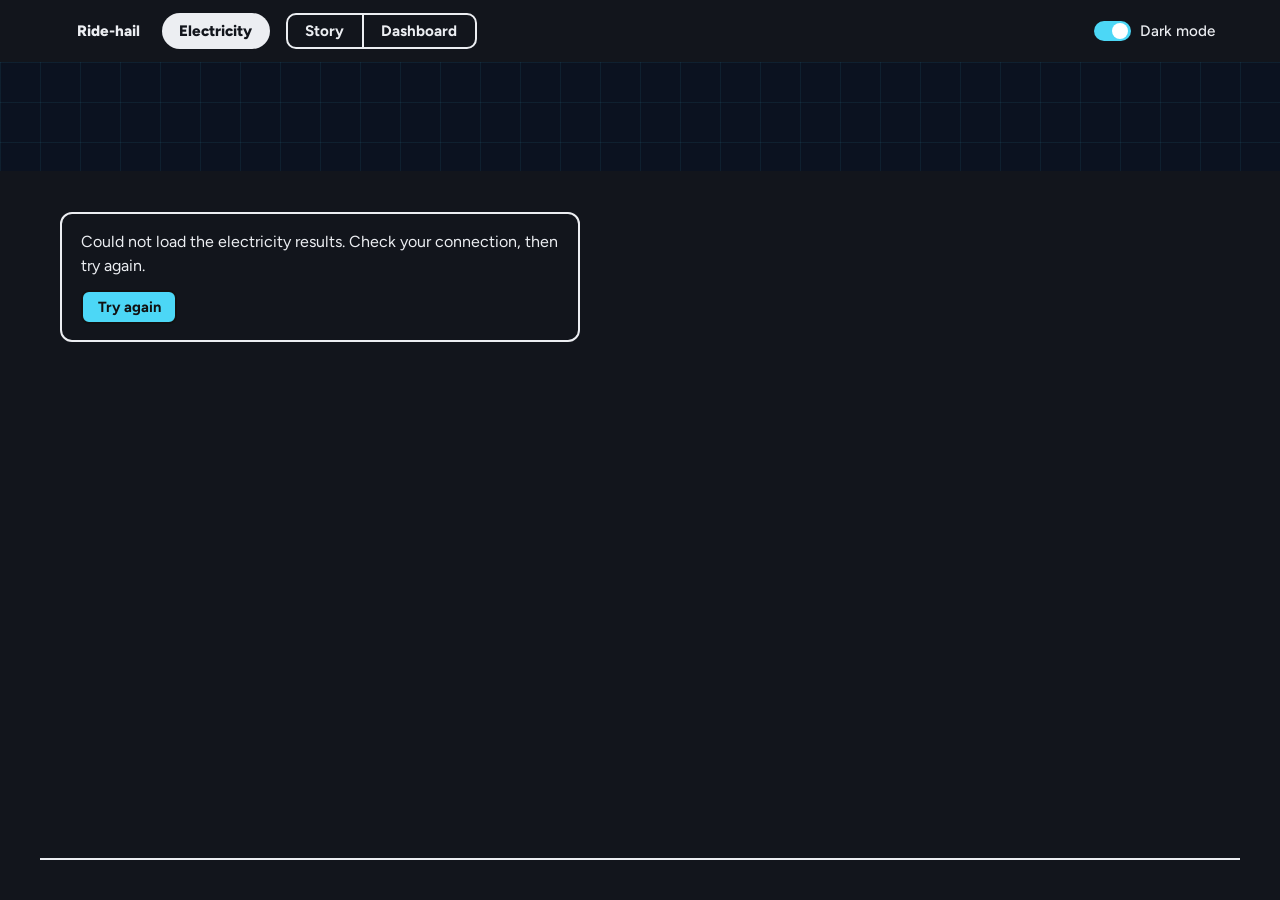
==== site/elec.html @ 600e5ca2 "Add electricity domain, weather test, two-domain README" ====
<!doctype html>
<html lang="en" data-theme="light" data-domain="elec">
<head>
<meta charset="utf-8">
<meta name="viewport" content="width=device-width, initial-scale=1">
<title>Day-ahead demand forecast, European electricity</title>
<meta name="description" content="Hourly electricity demand for 10 European countries, forecast a day ahead and tested on 28 days the model never saw.">
<meta property="og:type" content="website">
<meta property="og:title" content="Can you predict how much electricity Europe will use tomorrow?">
<meta property="og:description" content="Day-ahead electricity demand for 10 European countries, tested on days the model never saw, next to the grid operators' own forecast.">
<link rel="icon" href="assets/favicon.png">
<link rel="stylesheet" href="assets/style.css">
</head>
<body>
<a class="skip" href="#main">Skip to content</a>
<header class="wrap bar">
  <div class="barl">
    <nav class="domain" aria-label="Project">
      <a href="index.html" data-domain-link>Ride-hail</a>
      <a href="elec.html" aria-current="page">Electricity</a>
    </nav>
    <div class="seg" role="group" aria-label="View">
      <button type="button" data-view="Story">Story</button>
      <button type="button" data-view="Dashboard">Dashboard</button>
    </div>
  </div>
  <button type="button" class="switch" id="dark" role="switch" aria-checked="false">
    <span class="track"><span class="knob"></span></span><span>Dark mode</span>
  </button>
</header>
<section id="hero" class="hero" aria-label="Headline result"></section>
<div class="checker" aria-hidden="true"></div>
<main id="main" class="wrap" tabindex="-1"></main>
<footer id="footer" class="wrap footer"></footer>
<noscript><p class="wrap">This page draws its charts with JavaScript. Please turn it on to read it.</p></noscript>
<script src="assets/vendor/vega.min.js"></script>
<script src="assets/vendor/vega-lite.min.js"></script>
<script src="assets/vendor/vega-embed.min.js"></script>
<script src="assets/elec.js"></script>
</body>
</html>
---- site/assets/style.css ----
/* Fonts: Fraunces (headings, big numbers), Figtree (interface), Newsreader (story text). All variable, all local. */
@font-face {font-family: 'Fraunces'; src: url(fonts/fraunces.woff2) format('woff2'); font-weight: 100 900; font-style: normal; font-display: swap;}
@font-face {font-family: 'Figtree'; src: url(fonts/figtree.woff2) format('woff2'); font-weight: 300 900; font-style: normal; font-display: swap;}
@font-face {font-family: 'Newsreader'; src: url(fonts/newsreader.woff2) format('woff2'); font-weight: 200 800; font-style: normal; font-display: swap;}
@font-face {font-family: 'Newsreader'; src: url(fonts/newsreader-italic.woff2) format('woff2'); font-weight: 200 800; font-style: italic; font-display: swap;}

:root {
  --taxi: #FFC72C;
  --bg: #FBF8EF; --panel: #F1ECDC; --card: #F1ECDC; --stub: #E9E3CE; --mid: #EFEBDD;
  --text: #111111; --muted: #5E6370; --grid: #E4DFCF; --warn: #D9480F; --shadow: #111111;
  --serif: 'Fraunces', Georgia, serif; --body: 'Figtree', system-ui, sans-serif; --read: 'Newsreader', Georgia, serif;
}
:root[data-theme="dark"] {
  --bg: #12151C; --panel: #1A1F29; --card: #1A1F29; --stub: #232A36; --mid: #232A36;
  --text: #ECEEF2; --muted: #9AA2B1; --grid: #2A303C; --warn: #DE6A32; --shadow: #FFC72C;
}

*, *::before, *::after {box-sizing: border-box;}
html {-webkit-text-size-adjust: 100%;}
body {margin: 0; background: var(--bg); color: var(--text); font-family: var(--body); font-size: 1rem; line-height: 1.5; overflow-x: hidden;
  min-height: 100vh; display: flex; flex-direction: column;}
main {flex: 1;}
p {margin: 0;}
a {color: var(--text); text-decoration-color: var(--taxi); text-underline-offset: 3px;}
:focus-visible {outline: 3px solid var(--text); outline-offset: 3px; border-radius: 4px;}
.skip {position: absolute; left: -999px; top: 0; background: var(--taxi); color: #111; padding: .5rem 1rem; font-weight: 700; z-index: 10;}
.skip:focus {left: 0;}
.wrap {width: 100%; max-width: 1200px; margin: 0 auto; padding: 0 1.25rem;}

/* top bar: view switch and dark toggle */
.bar {display: flex; justify-content: space-between; align-items: center; padding-top: .8rem; padding-bottom: .8rem;}
.seg {display: inline-flex; border: 2px solid var(--text); border-radius: 10px; overflow: hidden;}
.seg button {font: 700 .95rem var(--body); padding: .45rem 1.1rem; background: transparent; color: var(--text); border: 0; cursor: pointer;}
.seg button + button {border-left: 2px solid var(--text);}
.seg button[aria-pressed="true"] {background: var(--taxi); color: #111;}
.switch {display: inline-flex; align-items: center; gap: .6rem; background: none; border: 0; color: var(--text); font: 500 .95rem var(--body); cursor: pointer; padding: .3rem;}
.switch .track {width: 2.3rem; height: 1.3rem; border-radius: 999px; background: #c9c4b4; position: relative; transition: background .2s;}
.switch .knob {position: absolute; left: .15rem; top: .15rem; width: 1rem; height: 1rem; border-radius: 50%; background: #fff; transition: transform .2s;}
.switch[aria-checked="true"] .track {background: var(--taxi);}
.switch[aria-checked="true"] .knob {transform: translateX(1rem);}

/* hero */
.hero {position: relative; background: var(--taxi); color: #111; padding: 4.8rem 0 2.2rem;}
.hero.compact {padding-top: 3.6rem; padding-bottom: 1rem;}
.hero-in {display: flex; flex-wrap: wrap; gap: 1.5rem 4rem; align-items: flex-end;}
.hero p {color: #111;}
.hero-kicker {font-size: 1.05rem; font-weight: 600; margin-bottom: 1rem;}
.hero-kicker.lead {font-size: 1.5rem; font-weight: 700; margin-bottom: .7rem;}
.hero.compact .hero-kicker {margin-bottom: .5rem;}
.hero-cap {font-size: 1.5rem; font-weight: 700; margin: .8rem 0 .5rem; line-height: 1.2;}
.hero-fine {font-size: 1rem; max-width: 31rem; line-height: 1.4;}
.hero-side {display: flex; gap: 2.4rem; padding-bottom: .4rem; color: #111;}
.hero-side div {font-size: .95rem;}
.hero-side b {font-family: var(--serif); display: block; font-size: 2.8rem; line-height: 1; font-weight: 800;}
.hero-side span {display: block; font-size: .8rem; opacity: .85;}
.hero.compact .hero-side span {display: none;}
.hero.compact .hero-side b {font-size: 1.8rem;}
.hero.compact .hero-side {padding-bottom: 0;}
.checker {height: 28px; margin-bottom: 1.6rem; background: repeating-conic-gradient(#111 0% 25%, var(--taxi) 0% 50%) 0 0 / 28px 28px;}

/* the taxi meter and its rolling digits */
.meter {display: block;}
.meter-in {display: flex; gap: .35rem; align-items: stretch;}
.meter-in span {font-family: var(--body); font-variant-numeric: tabular-nums; background: #111; color: var(--taxi); border-radius: .14em; font-weight: 900;
  letter-spacing: -0.02em; font-size: clamp(3.8rem, 10vw, 8rem); line-height: 1.02; padding: .02em .13em; box-shadow: inset 0 -.08em 0 rgba(255,255,255,.08);}
.meter-in span.dot {padding: .02em .05em;}
.meter-in span.d {display: block; height: 1.06em; padding: 0 .13em; overflow: hidden; line-height: 1.06;}
.hero.compact .meter-in span {font-size: clamp(2rem, 5vw, 3.2rem);}
.strip {display: block; font-style: normal; transform: translateY(calc(var(--end) * -5%));
  animation: tick calc(1.1s + var(--i) * .2s) cubic-bezier(.2, .8, .2, 1) backwards; will-change: transform;}
.strip b {display: block; height: 1.06em; line-height: 1.06; font-weight: 900;}
@keyframes tick {from {transform: translateY(0);}}

/* the road across the top of the hero */
.road {position: absolute; left: 0; right: 0; top: 16px; height: 46px; background: #111; overflow: hidden; pointer-events: none;}
.road::after {content: ""; position: absolute; left: 0; right: 0; top: calc(50% - 1px); height: 2px;
  background: repeating-linear-gradient(90deg, var(--taxi) 0 16px, transparent 16px 34px);}
.cab {position: absolute; left: 0; height: 20px; width: 44px; animation: var(--dir) var(--dur) linear var(--delay) infinite; will-change: transform;}
.cab svg {display: block; width: 100%; height: 100%;}
.cab.up {top: 2px;}
.cab.down {top: 24px;}
@keyframes east {from {transform: translateX(-60px);} to {transform: translateX(100vw);}}
@keyframes west {from {transform: translateX(100vw) scaleX(-1);} to {transform: translateX(-60px) scaleX(-1);}}
.hero.compact .road {height: 40px; top: 10px;}
.hero.compact .cab {height: 17px; width: 38px;}
.hero.compact .cab.up {top: 2px;}
.hero.compact .cab.down {top: 21px;}

/* text */
h2 {font-family: var(--serif); font-optical-sizing: auto; font-size: 1.9rem; font-weight: 700; letter-spacing: -0.01em; line-height: 1.2; margin: 2.4rem 0 .7rem;}
.verdict {font-family: var(--serif); font-optical-sizing: auto; font-size: clamp(1.9rem, 4.2vw, 3rem); font-weight: 800; line-height: 1.1; letter-spacing: -0.02em;
  max-width: 52rem; margin: .4rem 0 1.4rem;}
.plain {max-width: 46rem; margin: .2rem 0 1.6rem;}
.plain p {font-family: var(--read); font-size: 1.38rem; line-height: 1.5; margin: 0 0 1rem; font-weight: 420;}
.plain b {text-decoration: underline; text-decoration-color: var(--taxi); text-decoration-thickness: 3px; text-underline-offset: 5px; text-decoration-skip-ink: none;}
.plain b.ln {background: none;}
.caption {font-family: var(--read); font-style: italic; font-size: 1.08rem; line-height: 1.45; color: var(--muted); max-width: 46rem; margin: 0 0 1rem;}
.intro {font-size: 1.05rem; max-width: 46rem; margin: 0 0 .8rem;}
.takeaway {font-size: 1.15rem; font-weight: 600; background: var(--stub); border: 2px solid var(--text); border-radius: 12px; box-shadow: 5px 5px 0 var(--shadow);
  padding: .8rem 1.1rem; max-width: 46rem; margin: .6rem 8px 1.2rem 0;}
.tip {display: inline-flex; align-items: center; gap: .5rem; border: 2px dashed var(--text); border-radius: 999px; padding: .2rem .9rem .2rem .7rem;
  font-size: .92rem; font-weight: 600; margin: .2rem 0 .8rem;}
.chart {width: 100%; min-height: 260px;}
.chart .vega-embed {width: 100%;}

/* ticket cards */
.cards {display: grid; grid-template-columns: repeat(auto-fit, minmax(240px, 1fr)); gap: 1.4rem; margin: .8rem 0 1.8rem; padding: 0 8px 8px 0; align-items: stretch;}
.card, a.news {position: relative; overflow: hidden; display: flex; flex-direction: column; background: var(--card); border: 2px solid var(--text);
  border-radius: 12px; box-shadow: 6px 6px 0 var(--shadow); transition: transform .16s ease, box-shadow .16s ease;}
.card:hover, a.news:hover {transform: translate(-3px, -3px); box-shadow: 9px 9px 0 var(--shadow);}
.tear {display: block; position: relative; height: 0; border-top: 2px dashed var(--text); flex: none;}
.tear::before, .tear::after {content: ""; position: absolute; top: -12px; width: 22px; height: 22px; border-radius: 50%; background: var(--bg);
  border: 2px solid var(--text);}
.tear::before {left: -13px;}
.tear::after {right: -13px;}
.card .big {font-family: var(--serif); font-optical-sizing: auto; font-size: 2.7rem; font-weight: 800; line-height: 1; letter-spacing: -0.02em;
  padding: 1.1rem 1.2rem 1rem; background: var(--stub);}
.card .big.word {font-size: 1.75rem; padding-top: 1.3rem; padding-bottom: 1.15rem;}
.card .lab {font-family: var(--serif); font-weight: 700; font-size: 1.1rem; line-height: 1.2; padding: 1rem 1.2rem 0;}
.card .sub {color: var(--muted); font-size: .95rem; line-height: 1.4; padding: .4rem 1.2rem 1.1rem; flex: 1;}

/* news cards */
a.news {text-decoration: none; color: var(--text);}
a.news > * {display: block;}
.news-img {--checker-img: repeating-conic-gradient(#111 0% 25%, var(--taxi) 0% 50%); position: relative; height: 160px; background-color: var(--taxi);
  background-size: cover, 24px 24px; background-position: center, 0 0;}
.news-img.none {height: 56px; background-image: var(--checker-img); background-size: 24px 24px; background-position: 0 0;}
.news-date {position: absolute; top: .7rem; left: .7rem; background: var(--taxi); color: #111; border: 2px solid #111; border-radius: 4px; padding: .12rem .5rem;
  font-family: var(--serif); font-weight: 800; font-size: .95rem; transform: rotate(-3deg);}
.news-credit {position: absolute; right: .5rem; bottom: .5rem; background: rgba(17,17,17,.78); color: #fff; font-size: .7rem; padding: .1rem .45rem; border-radius: 3px;}
.news-body {display: flex !important; flex-direction: column; gap: .45rem; padding: .9rem 1.2rem 1.1rem; flex: 1;}
.news-src {font-size: .85rem; color: var(--muted); font-weight: 600;}
.news-title {font-family: var(--serif); font-optical-sizing: auto; font-size: 1.3rem; line-height: 1.2; font-weight: 700;}
.news-why {font-size: .95rem; line-height: 1.4;}
.news-go {margin-top: auto; padding-top: .4rem; font-weight: 700; font-size: .9rem; text-decoration: underline; text-decoration-color: var(--taxi); text-underline-offset: 3px;}

/* what would change my mind */
.mind {display: grid; gap: .8rem; margin: .6rem 8px 1.8rem 0; max-width: 52rem;}
.mind-row {display: flex; gap: 1rem; align-items: flex-start; border: 2px solid var(--text); border-radius: 12px; background: var(--card); padding: .8rem 1rem;
  box-shadow: 4px 4px 0 var(--shadow);}
.mind-row div {display: flex; flex-direction: column; gap: .15rem;}
.mind-row b {font-family: var(--serif); font-size: 1.1rem; font-weight: 700;}
.mind-row div span {color: var(--muted); font-size: .95rem; line-height: 1.4;}
.chip {flex: none; min-width: 6.2rem; text-align: center; font-weight: 800; font-size: .85rem; border: 2px solid #111; border-radius: 999px; padding: .15rem .6rem;}
.chip.holds {background: var(--taxi); color: #111;}
.chip.fails {background: var(--warn); color: #fff;}
.chip.untested {background: transparent; color: var(--text); border: 2px dashed var(--text);}

/* test timeline and glossary */
.timeline {display: flex; border: 2px solid var(--text); border-radius: 6px; overflow: hidden; margin: .6rem 0 1.2rem;}
.timeline div {padding: .8rem 1rem; font-weight: 600; font-size: .95rem;}
.timeline .train {background: var(--panel);}
.timeline .held {background: var(--taxi); color: #111; border-left: 2px solid var(--text);}
.gloss {border: 2px solid var(--text); border-radius: 6px; padding: .7rem 1.1rem; margin: 1.2rem 0;}
.gloss summary {font-weight: 700; cursor: pointer;}
.gloss p {margin: .7rem 0 0; font-size: 1rem; line-height: 1.45;}
.btn {display: inline-block; font: 700 1rem var(--body); background: var(--taxi); color: #111; border: 2px solid #111; border-radius: 10px; padding: .6rem 1.2rem; cursor: pointer;}
.footer {margin-top: 1.4rem; padding-top: 1rem; padding-bottom: 1.5rem; border-top: 2px solid var(--text); font-size: .95rem; max-width: 1200px;}
.footer a + a, .footer span + a {margin-left: .2rem;}
.panel-note {border: 2px dashed var(--text); border-radius: 12px; padding: 1.2rem; max-width: 40rem;}

/* chart hover card */
#vg-tooltip-element {max-width: 600px; padding: 14px 18px !important; background: var(--card) !important; color: var(--text) !important; font-family: var(--body) !important;
  border: 2px solid var(--text) !important; box-shadow: 4px 4px 0 var(--shadow) !important;}
#vg-tooltip-element table {border-spacing: 0 10px; width: 100%;}
#vg-tooltip-element td.key {text-align: left !important; vertical-align: top !important; white-space: nowrap; padding-right: 18px !important; font-weight: 700; color: var(--muted) !important;}
#vg-tooltip-element td.value {text-align: left !important; vertical-align: top !important; max-width: 420px !important; white-space: normal !important; overflow: visible !important;
  text-overflow: clip !important; line-height: 1.4;}

/* one page-load moment per view */
@keyframes rise {from {opacity: 0; transform: translateY(14px);} to {opacity: 1; transform: none;}}
main > * {animation: rise .45s cubic-bezier(.2, .7, .2, 1) both;}

@media (prefers-reduced-motion: reduce) {
  .strip {animation: none;}
  .cab {animation: none; transform: translateX(calc(var(--delay) * -40px - 20px));}
  .cab.down {transform: translateX(calc(var(--delay) * -40px + 400px)) scaleX(-1);}
  .card, a.news {transition: none;}
  .card:hover, a.news:hover {transform: none;}
  main > * {animation: none;}
}
@media (max-width: 700px) {
  .hero {padding-top: 4.4rem;}
  .hero-side {gap: 1.6rem;}
  .plain p {font-size: 1.2rem;}
}

/* ---- dashboard ---- */
.tabs {display: flex; flex-wrap: wrap; gap: .4rem; border-bottom: 2px solid var(--text); margin: .4rem 0 1.4rem;}
.tabs button {font: 700 .98rem var(--body); background: transparent; color: var(--text); border: 2px solid transparent; border-bottom: 0; border-radius: 10px 10px 0 0; padding: .55rem 1rem; cursor: pointer; margin-bottom: -2px;}
.tabs button:hover {background: var(--panel);}
.tabs button[aria-selected="true"] {background: var(--taxi); color: #111; border-color: var(--text);}
.tabpanel {animation: rise .35s cubic-bezier(.2, .7, .2, 1) both;}
.tabpanel > h2:first-child {margin-top: .6rem;}
.controls {display: flex; flex-wrap: wrap; gap: 1rem 2rem; align-items: flex-end; margin-bottom: .8rem;}
.field {display: flex; flex-direction: column; gap: .3rem; font-weight: 600; font-size: .92rem; margin-bottom: .8rem;}
.field select {font: 500 1rem var(--body); color: var(--text); background: var(--card); border: 2px solid var(--text); border-radius: 10px; padding: .5rem 2.2rem .5rem .8rem; min-width: 18rem; max-width: 100%;
  appearance: none; background-image: linear-gradient(45deg, transparent 50%, var(--text) 50%), linear-gradient(135deg, var(--text) 50%, transparent 50%);
  background-position: calc(100% - 18px) 55%, calc(100% - 12px) 55%; background-size: 6px 6px; background-repeat: no-repeat; cursor: pointer;}
.tools {display: flex; flex-wrap: wrap; align-items: center; gap: .8rem 1.6rem; margin: .4rem 0 .8rem;}
.scrub {display: flex; align-items: center; gap: 1rem; flex: 1 1 22rem; max-width: 40rem;}
.scrub input[type=range] {flex: 1; accent-color: var(--taxi); height: 1.6rem; cursor: pointer;}
.scrub output {font-weight: 700; min-width: 7.2rem; font-variant-numeric: tabular-nums;}
.btn.small {font-size: .92rem; padding: .4rem .9rem; border-radius: 8px;}
.btn.ghost {background: transparent; color: var(--text); border-color: var(--text);}
.btn[aria-pressed="false"].ghost {opacity: .7;}
.actions {display: flex; flex-wrap: wrap; gap: .7rem; margin: .8rem 0 1rem;}
a.btn {text-decoration: none;}
.check {font-weight: 600; font-size: .95rem; cursor: pointer;}
.check input {accent-color: var(--taxi); width: 1rem; height: 1rem; vertical-align: -2px;}
.strip-key {font-size: .88rem; color: var(--muted); margin: .2rem 0 .4rem; max-width: 46rem;}
.daystrip {display: flex; gap: 2px; height: 26px; margin: 0 0 1rem; align-items: stretch;}
.tick {flex: 1; min-width: 0; padding: 0; border: 0; cursor: pointer; border-radius: 2px; opacity: .55; transition: opacity .12s;}
.tick.win {background: var(--t-model, #2447D6);}
.tick.loss {background: var(--t-warn, #D9480F);}
.tick.held {box-shadow: inset 0 -4px 0 var(--taxi);}
.tick:hover, .tick.on {opacity: 1;}
.tick.on {outline: 2px solid var(--text); outline-offset: 1px;}
.cards.minis {grid-template-columns: repeat(auto-fit, minmax(210px, 1fr)); margin: .6rem 0 1rem; max-width: 52rem;}
.card.mini .big {font-size: 2rem; padding: .8rem 1.1rem;}
.card.mini .big.word {font-size: 1.4rem;}
.card.mini .lab {font-size: .98rem; padding-top: .7rem;}
.card.mini .sub {padding-bottom: .8rem;}
.twin {display: grid; grid-template-columns: repeat(auto-fit, minmax(340px, 1fr)); gap: 1.6rem; margin: 1rem 0;}
.takeaway.center {margin: .6rem auto 2.2rem; text-align: center; max-width: 52rem;}
.zone-note {font-family: var(--read); font-style: italic; font-size: 1.08rem; line-height: 1.45; color: var(--muted); margin: .6rem 0 1.4rem; max-width: 46rem;}
.lead-b {font-weight: 700; margin-bottom: .4rem;}
.list {max-width: 46rem; padding-left: 1.2rem; font-family: var(--read); font-size: 1.2rem; line-height: 1.5;}
.list li {margin-bottom: .6rem;}

/* the fare receipt */
.score-top {display: grid; grid-template-columns: minmax(280px, 360px) 1fr; gap: 2rem; align-items: start; margin: 1rem 0;}
@media (max-width: 860px) {.score-top {grid-template-columns: 1fr;}}
.receipt {background: #FFFDF5; color: #111; border: 2px solid #111; border-radius: 4px 4px 0 0; padding: 1.2rem 1.3rem .6rem; box-shadow: 6px 6px 0 var(--shadow); position: relative; margin-bottom: 14px;
  transform: rotate(-.6deg);}
.rc-title {font-family: var(--serif); font-weight: 800; font-size: 1.35rem; margin-bottom: .1rem;}
.rc-sub {font-size: .85rem; color: #555; margin-bottom: .8rem; padding-bottom: .7rem; border-bottom: 2px dashed #111;}
.rc-row {display: flex; align-items: baseline; gap: .4rem; padding: .22rem 0; font-size: .95rem;}
.rc-name {flex: none; max-width: 70%;}
.rc-dots {flex: 1; border-bottom: 2px dotted #999; transform: translateY(-3px);}
.rc-row b {font-variant-numeric: tabular-nums; font-weight: 800;}
.rc-row.best {background: var(--taxi); margin: 0 -.5rem; padding-left: .5rem; padding-right: .5rem; font-weight: 800;}
.rc-foot {font-size: .8rem; color: #555; margin: .8rem 0 .2rem; padding-top: .6rem; border-top: 2px dashed #111;}
.rc-tear {display: block; position: absolute; left: -2px; right: -2px; bottom: -12px; height: 12px;
  background: linear-gradient(135deg, #FFFDF5 50%, transparent 50%) 0 0 / 14px 12px, linear-gradient(225deg, #FFFDF5 50%, transparent 50%) 0 0 / 14px 12px;}

/* tables */
.tablewrap {overflow-x: auto; margin: 1rem 0; max-width: 100%; border: 2px solid var(--text); border-radius: 10px;}
table.dt {border-collapse: collapse; width: 100%; font-size: .95rem;}
table.dt th, table.dt td {padding: .5rem .8rem; text-align: left; border-bottom: 1px solid var(--grid);}
table.dt td.num {text-align: right; font-variant-numeric: tabular-nums;}
table.dt th {background: var(--stub); position: sticky; top: 0;}
table.dt th button {all: unset; cursor: pointer; font-weight: 700; padding: .1rem 0;}
table.dt th button:focus-visible {outline: 3px solid var(--text); outline-offset: 2px;}
table.dt th[aria-sort="ascending"] button::after {content: " \25B2"; font-size: .7em;}
table.dt th[aria-sort="descending"] button::after {content: " \25BC"; font-size: .7em;}

/* weather replay and slow traffic on a storm day */
.wxhost {position: relative;}
.wx {position: absolute; inset: 0; pointer-events: none; width: 100%; height: 100%;}
@media (prefers-reduced-motion: reduce) {.tabpanel {animation: none;}}

.chartbar {display: flex; flex-wrap: wrap; justify-content: space-between; align-items: center; gap: .5rem 1rem; margin: .2rem 0 .6rem;}
.chartbar .actions {margin: 0;}
.chartbar .tip {margin: 0;}
.chartbar .caption {margin: 0;}
.tick.loss {background-image: repeating-linear-gradient(135deg, rgba(255,255,255,.55) 0 2px, transparent 2px 5px);}

/* the drawing exercise */
.game {max-width: 780px; border: 2px solid var(--text); border-radius: 12px; background: var(--card); box-shadow: 6px 6px 0 var(--shadow); padding: .6rem; margin: .4rem 8px 1rem 0; touch-action: pan-y;}
.game svg {display: block; width: 100%; height: auto; cursor: crosshair; touch-action: none; border-radius: 8px;}
.game svg:focus-visible {outline: 3px solid var(--text); outline-offset: 2px;}
.sr {position: absolute; width: 1px; height: 1px; overflow: hidden; clip: rect(0 0 0 0); white-space: nowrap;}
.btn:disabled {opacity: .55; cursor: not-allowed;}

/* punch-in: the status stamps onto the row the first time it scrolls into view */
.chip {transition: opacity .12s, transform .32s cubic-bezier(.3, 1.7, .5, 1);}
.chip.pre {opacity: 0; transform: scale(2.3) rotate(-14deg);}
.tabpanel .seg {margin: .2rem 0 .9rem;}

/* centre the small result cards and the day sentence in the dashboard */
.tabpanel .cards.minis {margin-left: auto; margin-right: auto; justify-content: center;}
.tabpanel .takeaway {margin-left: auto; margin-right: auto; text-align: center;}
.card.mini .lab:last-child {padding-bottom: 1rem;}

/* the cab that rides the model line */
.chart {position: relative;}
.rider {position: absolute; left: 0; top: 0; width: 38px; height: 17px; pointer-events: none; opacity: 0; will-change: transform; z-index: 2;}
.rider svg {display: block; width: 100%; height: 100%; filter: drop-shadow(0 1px 0 rgba(0,0,0,.45));}
.rider {width: 46px; height: 20px;}

/* the lead cab: its place on the road follows your progress (page scroll on the Story, the day on the dashboard) */
.cab.lead {animation: none; top: 2px; left: calc(var(--p, 0) * (100% - 52px)); width: 52px; height: 22px; transition: left .5s cubic-bezier(.3, .7, .2, 1); z-index: 2;}
.hero.compact .cab.lead {height: 19px; width: 44px; left: calc(var(--p, 0) * (100% - 44px));}
.cab.lead::after {content: ""; position: absolute; left: 50%; top: -3px; width: 8px; height: 4px; margin-left: -4px; border-radius: 2px; background: #fff; box-shadow: 0 0 8px 3px rgba(255,255,255,.75);}
.cab:not(.lead) {transition: transform .25s;}
@media (prefers-reduced-motion: reduce) {.cab.lead {transition: none;}}

/* ---- motion pass 2 ---- */
.road .cab {pointer-events: auto; cursor: pointer;}
.cab.extra {opacity: 0; transition: opacity .7s ease, transform .25s;}
.road.rush .cab.extra {opacity: 1;}
.cab.honk svg {animation: jolt .6s cubic-bezier(.3, .7, .3, 1);}
@keyframes jolt {0% {transform: none;} 25% {transform: translateY(4px) rotate(-6deg) scale(1.16);} 60% {transform: translateY(-1px) rotate(3deg);} 100% {transform: none;}}
.beep {position: absolute; z-index: 3; font: 800 .72rem/1 var(--body); color: var(--taxi); background: #111; border: 1.5px solid var(--taxi); border-radius: 8px; padding: 2px 6px; pointer-events: none; animation: beep .9s ease both;}
@keyframes beep {0% {opacity: 0; transform: scale(.6);} 15% {opacity: 1; transform: scale(1.1);} 80% {opacity: 1;} 100% {opacity: 0; transform: translateY(-3px);}}
.cab.lead.park {animation: park 1.4s cubic-bezier(.3, .7, .2, 1);}
@keyframes park {0% {transform: none;} 22%, 76% {transform: translateY(19px);} 100% {transform: none;}}
.cab.lead .pin {position: absolute; left: 100%; top: 2px; margin-left: 4px; width: 11px; height: 11px; border-radius: 50% 50% 50% 0; background: var(--taxi); border: 2px solid #fff; transform: rotate(-45deg) scale(0); opacity: 0;}
.cab.lead.park .pin {animation: pin 1.4s ease both;}
@keyframes pin {0%, 18% {transform: rotate(-45deg) scale(0); opacity: 0;} 34% {transform: rotate(-45deg) scale(1.25); opacity: 1;} 44%, 78% {transform: rotate(-45deg) scale(1); opacity: 1;} 100% {transform: rotate(-45deg) scale(0); opacity: 0;}}
.rush-btn {position: absolute; top: 70px; right: 1rem; z-index: 3; font: 700 .78rem var(--body); color: #111; background: rgba(255,255,255,.35); border: 2px solid #111; border-radius: 999px; padding: .2rem .7rem; cursor: pointer;}
.rush-btn[aria-pressed="true"] {background: #111; color: var(--taxi);}
.rush-btn:focus-visible {outline: 3px solid #111; outline-offset: 2px;}
.hero.compact .rush-btn {top: 54px;}
@media (max-width: 700px) {
  .hero .rush-btn, .hero.compact .rush-btn {top: auto; bottom: 1.1rem; right: 1rem; height: auto;}
  .tabs {flex-wrap: nowrap; overflow-x: auto; scroll-snap-type: x proximity; scrollbar-width: none;}
  .tabs::-webkit-scrollbar {display: none;}
  .tabs button {flex: none; scroll-snap-align: center;}
  .tip {border-radius: 16px;}
}
.meter.replay {cursor: pointer;}
.tick {animation: tickpop .4s cubic-bezier(.3, 1.4, .5, 1) backwards; animation-delay: calc(var(--i, 0) * 22ms);}
@keyframes tickpop {from {transform: scaleY(0); opacity: 0;}}
.trail-note {font-size: .85rem; color: var(--muted); font-style: italic;}
.stormbars {display: flex; align-items: flex-end; gap: 1.2rem; height: 84px; padding: 0 1.2rem 1rem; margin-top: auto;}
.sbcol {display: flex; flex-direction: column; justify-content: flex-end; align-items: stretch; height: 100%; flex: 1; gap: 4px; font-size: .78rem; color: var(--muted); text-align: center;}
.sbcol .sb {border-radius: 3px 3px 0 0; transform-origin: bottom; min-height: 3px;}
.sb.ty {background: var(--t-base, #888);}
.sb.st {background: var(--t-warn, #D9480F);}
.sbcol span {flex: none;}
.snowfx {position: absolute; inset: 0; width: 100%; height: 100%; pointer-events: none;}
.pulsing:not(.off) .mark-shape.role-mark path {will-change: opacity;}
.pulsing.off .mark-shape.role-mark path {animation-play-state: paused !important;}
@keyframes zpulse {from {opacity: 1;} to {opacity: var(--lo, .7);}}
.skel {position: relative; overflow: hidden; min-height: 260px; border-radius: 10px; background: var(--t-grid, #e7e2d4);}
.skel.tall {min-height: 520px;}
.skel::after {content: ""; position: absolute; inset: 0; transform: translateX(-100%); background: linear-gradient(90deg, transparent, rgba(255,255,255,.45), transparent); animation: shimmer 1.4s ease-in-out infinite;}
@keyframes shimmer {to {transform: translateX(100%);}}
::view-transition-old(root), ::view-transition-new(root) {animation: none; mix-blend-mode: normal;}
::view-transition-new(root) {animation: dwipe .75s cubic-bezier(.4, .1, .2, 1) both;}
@keyframes dwipe {from {clip-path: circle(0 at var(--vx, 50%) var(--vy, 0));} to {clip-path: circle(150vmax at var(--vx, 50%) var(--vy, 0));}}
/* headlights come on in dark mode */
.cab::before {content: ""; position: absolute; left: 100%; top: 5px; width: 28px; height: 9px; margin-left: -4px; background: radial-gradient(ellipse at 0 50%, rgba(255,240,170,.6), transparent 70%); opacity: 0; transition: opacity .8s ease .3s; pointer-events: none;}
html[data-theme="dark"] .cab::before {opacity: 1;}
.cab.lead::before {display: none;}
@media (prefers-reduced-motion: reduce) {
  .tick, .skel::after, .cab.honk svg, .cab.lead.park, .beep {animation: none;}
  .cab.extra, .cab::before {transition: none;}
}

/* ---- lead cab trail, and the one-chart view ---- */
.road .cab {pointer-events: none; cursor: auto;}
.road .trail {position: absolute; left: 0; bottom: 0; height: 3px; width: calc(var(--p, 0) * (100% - 52px) + 26px); background: var(--taxi); transition: width .5s cubic-bezier(.3, .7, .2, 1); z-index: 1;}
.cab.lead svg {animation: idle 1.1s ease-in-out infinite;}
@keyframes idle {50% {transform: translateY(1px);}}
@media (prefers-reduced-motion: reduce) {.cab.lead svg {animation: none;} .road .trail {transition: none;}}
.focus-title {display: none;}
html.focus .focus-title {display: block;}
html.focus .bar, html.focus #hero, html.focus .checker, html.focus #footer, html.focus .tabs, html.focus .tabpanel .controls, html.focus .tabpanel .caption,
html.focus .tabpanel .tools, html.focus .tabpanel .strip-key, html.focus .tabpanel .daystrip, html.focus .tabpanel .chartbar > .tip, html.focus .tabpanel details,
html.focus .tabpanel .field, html.focus .tabpanel .seg, html.focus .tabpanel .zone-note {display: none;}
html.focus .tabpanel .chartbar {justify-content: flex-end;}
html.focus main {padding-top: 1.2rem;}
.focusbar {display: flex; flex-wrap: wrap; align-items: center; justify-content: space-between; gap: .6rem 1rem; padding: .6rem .9rem; margin: .4rem 0 1rem; border: 2px solid var(--text); border-radius: 10px; background: var(--taxi); color: #111; font-weight: 600;}
html:not(.focus) .focusbar {display: none;}
.miniroad {position: fixed; left: 0; right: 0; top: 0; height: 20px; background: #111; z-index: 20; pointer-events: none; transform: translateY(-100%); transition: transform .35s cubic-bezier(.3, .7, .2, 1); border-bottom: 2px solid var(--taxi);}
.miniroad.on {transform: none;}
.miniroad::after {content: ""; position: absolute; left: 0; right: 0; top: 50%; height: 1px; background: repeating-linear-gradient(90deg, rgba(255,199,44,.55) 0 10px, transparent 10px 22px);}
.miniroad .trail {position: absolute; left: 0; top: 0; bottom: 0; height: auto; width: calc(var(--p, 0) * (100% - 40px) + 20px); background: rgba(255,199,44,.32); transition: width .35s ease;}
.miniroad .cab.lead {top: 2px; width: 40px; height: 17px; left: calc(var(--p, 0) * (100% - 40px)); transition: left .35s ease;}
.miniroad .cab.lead::after, .miniroad .cab.lead::before {display: none;}
.miniroad .cab.lead svg {animation: none;}
html.focus .miniroad {display: none;}
@media (prefers-reduced-motion: reduce) {.miniroad, .miniroad .trail, .miniroad .cab.lead {transition: none;}}

/* ---- receipt print, peak glow, replay tally, dispatch log ---- */
.tally {flex-basis: 100%; margin: 0; font-weight: 600; font-size: .95rem;}
.chart.peak {position: relative;}
.chart.peak::after {content: "Near the day's peak demand"; position: absolute; top: 8px; right: 8px; z-index: 2; font: 800 .78rem var(--body); color: #111; background: var(--taxi); border: 2px solid #111; border-radius: 999px; padding: .15rem .7rem; animation: peakblink 1.2s ease-in-out infinite alternate; pointer-events: none;}
@keyframes peakblink {from {box-shadow: 0 0 0 0 rgba(255,199,44,.0);} to {box-shadow: 0 0 14px 4px rgba(255,199,44,.8);}}
.pulsing .mark-shape.role-mark path.hot {filter: drop-shadow(0 0 5px rgba(255,199,44,.95));}
.dispatch {background: #111; color: var(--taxi); border: 2px solid var(--text); border-radius: 12px; padding: 1rem 1.2rem; margin: .4rem 0 1.2rem; max-width: 52rem; box-shadow: 6px 6px 0 var(--shadow);}
.dispatch .dl-line {margin: 0; padding: .35rem 0 .35rem 1.1rem; position: relative; font-size: .98rem; line-height: 1.4; color: #ffe9a8;}
.dispatch .dl-line::before {content: ""; position: absolute; left: 0; top: .85em; width: 7px; height: 7px; border-radius: 50%; background: var(--taxi); box-shadow: 0 0 6px 1px rgba(255,199,44,.8);}
.dispatch .dl-line b {color: var(--taxi); font-family: var(--serif); font-weight: 800;}
@media (prefers-reduced-motion: reduce) {.chart.peak::after {animation: none;}}
html.focus .tally {display: none;}

table.dt th.num, table.dt td.num {text-align: center;}
.field.inline {display: inline-flex; flex-direction: row; align-items: center; gap: .4rem; font-size: .9rem;}
.field.inline select {font-size: .9rem; padding: .15rem .4rem;}
.dispatch .dl-go {all: unset; cursor: pointer; margin-left: .6rem; font-size: .82rem; font-weight: 700; color: #111; background: var(--taxi); border-radius: 999px; padding: .05rem .6rem; white-space: nowrap;}
.dispatch .dl-go:hover {filter: brightness(1.1);}
.dispatch .dl-go:focus-visible {outline: 3px solid #fff; outline-offset: 2px;}
.field.inline {margin: 0;}

/* session46b: hints, error box, game history, saved-chart row, methods steps */
.tabhint {font-size: .9rem; line-height: 1.4; color: var(--muted); opacity: .85; margin: 0 0 .9rem; max-width: 70ch;}
html.focus .tabpanel .tabhint, html.focus .chartsave {display: none;}
.errbox {border: 2px solid var(--ink, currentColor); border-radius: 12px; padding: 1rem 1.2rem; margin: 1rem 0; max-width: 52ch;}
.errbox p {margin: 0 0 .7rem;}
.chartsave {margin: .2rem 0 1rem;}
.hist {display: flex; flex-wrap: wrap; gap: .4rem; margin: .4rem 0 1rem;}
.hist .chip {font: 700 .8rem/1 var(--ui, inherit); padding: .35rem .6rem; border-radius: 999px; border: 2px solid currentColor;}
.hist .chip.both {background: #111; color: #FFC72C; border-color: #111;}
.hist .chip.model, .hist .chip.rule {background: transparent;}
.hist .chip.none {border-style: dashed; opacity: .7;}
ol.steps60 {padding-left: 1.4rem; max-width: 66ch; line-height: 1.55;}
ol.steps60 li {margin: .35rem 0;}

/* sortable headers show it without being read */
table.dt th:not([aria-sort]) button::after {content: " \21C5"; font-size: .8em; opacity: .4;}
.daystrip.nudge .tick {animation: wave .8s calc(var(--i, 0) * 9ms) ease-out 1;}
@keyframes wave {40% {opacity: 1; transform: scaleY(1.6);}}
@media (prefers-reduced-motion: reduce) {.daystrip.nudge .tick {animation: none;}}

/* map: play the day */
.chart.daymap {position: relative;}
.chart.daymap::before {content: ""; position: absolute; inset: 0; z-index: 0; pointer-events: none; border-radius: 10px; background: radial-gradient(ellipse at 50% 40%, rgba(40,52,140,.0), rgba(40,52,140,.38)); opacity: calc(var(--night, 0) * .9); transition: opacity .3s linear;}
.mapclock {position: absolute; top: 10px; left: 12px; z-index: 2; pointer-events: none; font: 800 2.1rem/1 var(--body, inherit); font-variant-numeric: tabular-nums; color: var(--text); background: var(--bg); border: 2px solid var(--text); border-radius: 10px; padding: .25rem .6rem;}
.chart.daymap[data-part="night"] .mapclock::after {content: " night"; font-size: .8rem; font-weight: 700;}
.chart.daymap[data-part="morning"] .mapclock::after {content: " morning"; font-size: .8rem; font-weight: 700;}
.chart.daymap[data-part="day"] .mapclock::after {content: " day"; font-size: .8rem; font-weight: 700;}
.chart.daymap[data-part="evening"] .mapclock::after {content: " evening"; font-size: .8rem; font-weight: 700;}

.fleet {display: grid; grid-template-columns: repeat(3, 1fr); gap: 1.2rem; margin: 1rem 0 1.5rem;}
.fleetcol {border-top: 4px solid var(--taxi); padding-top: .6rem;}
.fleetcol h3 {margin: 0; font-size: 1.15rem;}
.fleetcol .fsub {margin: .1rem 0 .6rem; color: var(--muted); font-size: .9rem;}
.fleetcol .list {padding-left: 1.1rem; line-height: 1.45;}
.fleetcol .list li {margin: .4rem 0;}
@media (max-width: 800px) {.fleet {grid-template-columns: 1fr;}}

/* project switch (ride-hail / electricity) and the electricity accent */
.barl {display: flex; flex-wrap: wrap; align-items: center; gap: .6rem 1rem;}
.domain {display: inline-flex; gap: .3rem;}
.domain a {font: 800 .95rem var(--body); padding: .42rem .95rem; border-radius: 999px; border: 2px solid transparent; color: var(--text); text-decoration: none;}
.domain a:hover {border-color: var(--text);}
.domain a[aria-current="page"] {background: var(--text); color: var(--bg);}
.domain a:focus-visible {outline: 3px solid var(--text); outline-offset: 2px;}
html[data-domain="elec"] {--taxi: #4CD7F6;}
html[data-domain="elec"][data-theme="dark"] {--shadow: #4CD7F6;}
@media (max-width: 600px) {.bar {flex-direction: column; align-items: flex-start; gap: .4rem;}}

/* electricity: a control room, not a taxi meter */
html[data-domain="elec"] .hero {background: #0B1220; color: #E8F3FF; overflow: hidden; padding: 4.4rem 0 2.4rem;
  background-image: linear-gradient(rgba(76,215,246,.07) 1px, transparent 1px), linear-gradient(90deg, rgba(76,215,246,.07) 1px, transparent 1px); background-size: 40px 40px;}
html[data-domain="elec"] .hero p, html[data-domain="elec"] .hero-side {color: #E8F3FF;}
html[data-domain="elec"] .hero-kicker {color: var(--taxi);}
html[data-domain="elec"] .hero .curve {position: absolute; inset: 0; width: 100%; height: 100%; opacity: .22; pointer-events: none;}
html[data-domain="elec"] .hero .wrap {position: relative;}
html[data-domain="elec"] .bignum {font-family: var(--serif); font-weight: 900; font-size: clamp(4.6rem, 15vw, 10rem); line-height: .95; letter-spacing: -.03em; color: var(--taxi); font-variant-numeric: tabular-nums; text-shadow: 0 0 40px rgba(76,215,246,.35);}
html[data-domain="elec"] .hero.compact {padding: 3.4rem 0 1rem;}
html[data-domain="elec"] .hero.compact .bignum {font-size: clamp(2.6rem, 7vw, 4rem);}
html[data-domain="elec"] .hero-side b {color: #fff;}
html[data-domain="elec"] .checker {display: none;}
html[data-domain="elec"] main {padding-top: 1.6rem;}
.eurows {margin: .6rem 0 1.4rem;}
.eurow {display: grid; grid-template-columns: 7.5rem 1fr 17rem; gap: .8rem; align-items: center; padding: .25rem 0; border-bottom: 1px solid var(--grid);}
.eu-name {font-weight: 700;}
.eurow svg {width: 100%; height: 54px; display: block;}
.eu-fig {font-size: .9rem; color: var(--muted); font-variant-numeric: tabular-nums; white-space: pre;}
@media (max-width: 700px) {.eurow {grid-template-columns: 1fr; gap: .1rem;} .eu-fig {white-space: normal;}}
html[data-domain="elec"] {--t-model: #2F7FD8; --t-actual: #111111;}
html[data-domain="elec"][data-theme="dark"] {--t-model: #4CD7F6; --t-actual: #F2F6FF;}
.replay {margin: 0 1.2rem 1.1rem; align-self: flex-start;}
.hm {display: grid; grid-template-columns: 2.6rem repeat(24, minmax(0, 1fr)); gap: 2px; margin: .6rem 0 .6rem; max-width: 52rem;}
.hm-h {font-size: .72rem; color: var(--muted); text-align: left; line-height: 1;}
.hm-d {font-size: .8rem; color: var(--muted); align-self: center;}
.hm-c {height: 1.5rem; background: var(--t-model); border-radius: 2px; cursor: pointer;}
.gamebox .gsvg {width: 100%; height: auto; max-height: 24rem; cursor: crosshair; display: block; touch-action: none; user-select: none;}
.tilemap {display: grid; grid-template-columns: repeat(5, 1fr); gap: 6px; max-width: 36rem; margin: .8rem 0 .4rem;}
.tile {border: 2px solid var(--grid); border-radius: 10px; padding: .45rem .5rem; min-height: 4rem; transition: background-color .35s, border-color .35s; display: flex; flex-direction: column; gap: .1rem;}
.tile b {font-family: var(--serif); font-size: 1.15rem;}
.tile .tv {font-size: .8rem; line-height: 1.15; color: var(--muted);}
.tile.win {background: color-mix(in srgb, #4CD7F6 30%, transparent); border-color: #4CD7F6;}
.tile.lose {background: color-mix(in srgb, #F2A33A 30%, transparent); border-color: #F2A33A;}
.tile.flag {border-style: dashed;}
@media (prefers-reduced-motion: reduce) {.tile {transition: none;}}
.chart.rv {clip-path: inset(0 100% 0 0);}
.chart.rv.go {clip-path: inset(-10px -10px -10px -10px); transition: clip-path .8s cubic-bezier(.3,.1,.2,1);}

.verdict.small {font-size: clamp(1.4rem, 3vw, 2rem); margin: .4rem 0 .8rem;}
.chart.fi {animation: chartfi .22s ease-out;}
@keyframes chartfi {from {opacity: 0;} to {opacity: 1;}}
@media (prefers-reduced-motion: reduce) {.chart.fi {animation: none;}}
.tilemap {grid-template-columns: repeat(5, minmax(0, 1fr));}
.tile {min-width: 0; overflow-wrap: anywhere;}
@media (max-width: 520px) {.tile {padding: .35rem .3rem; min-height: 3.6rem;} .tile b {font-size: 1rem;} .tile .tv {font-size: .64rem;}}
.news-img.contain {background-color: #fff; background-size: contain; background-repeat: no-repeat; background-position: center;}
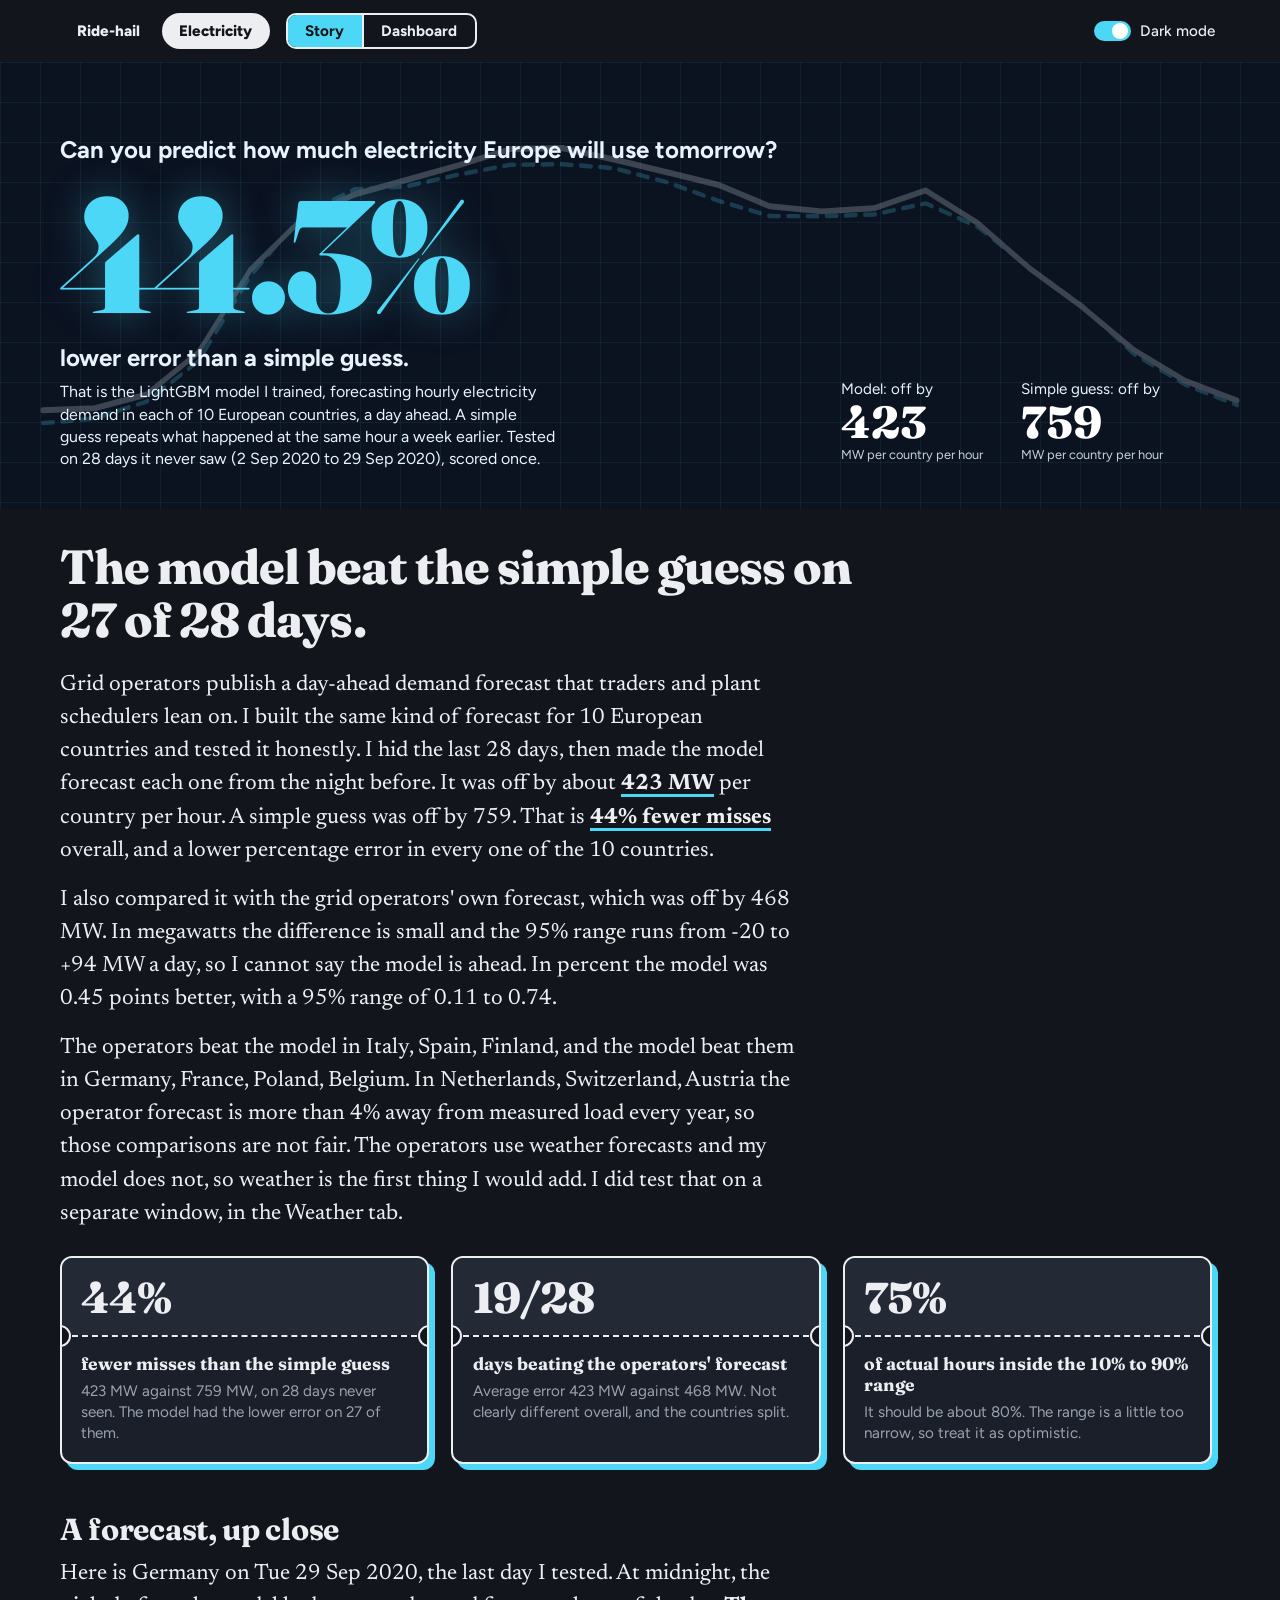
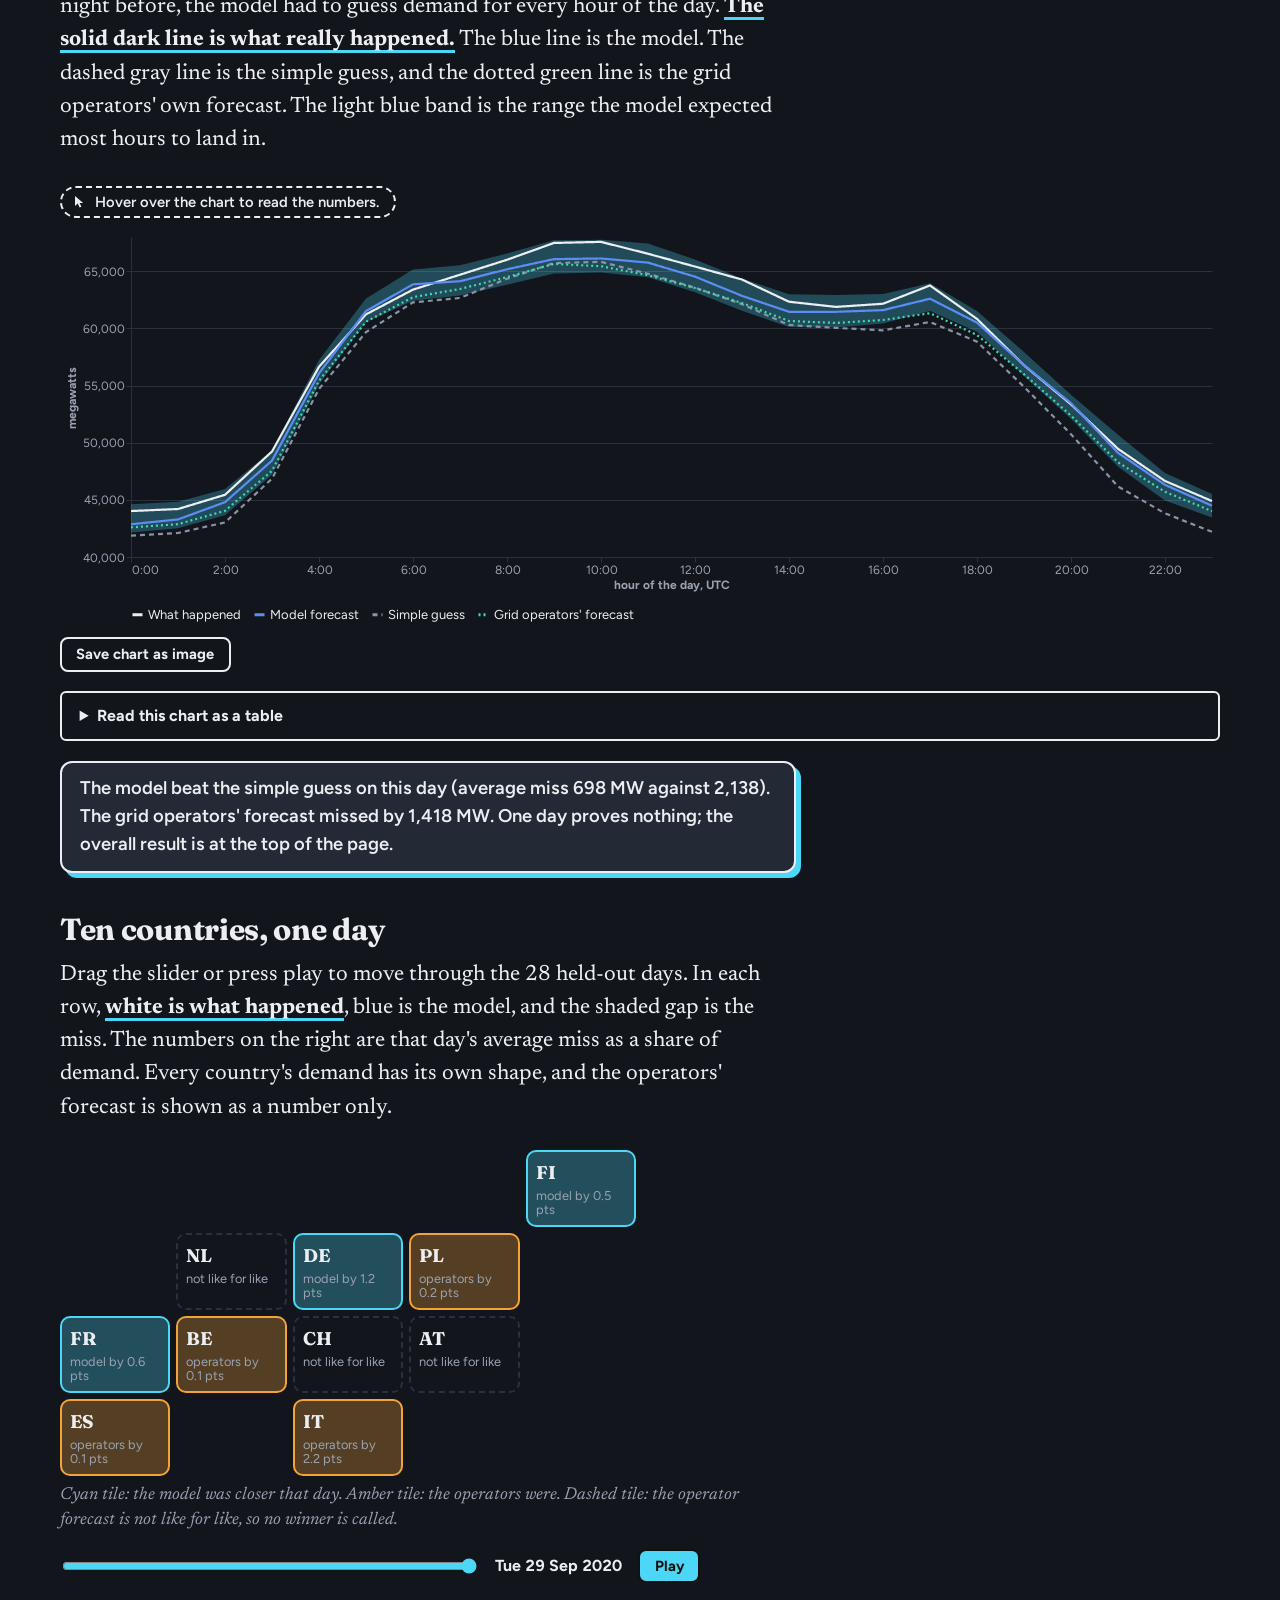
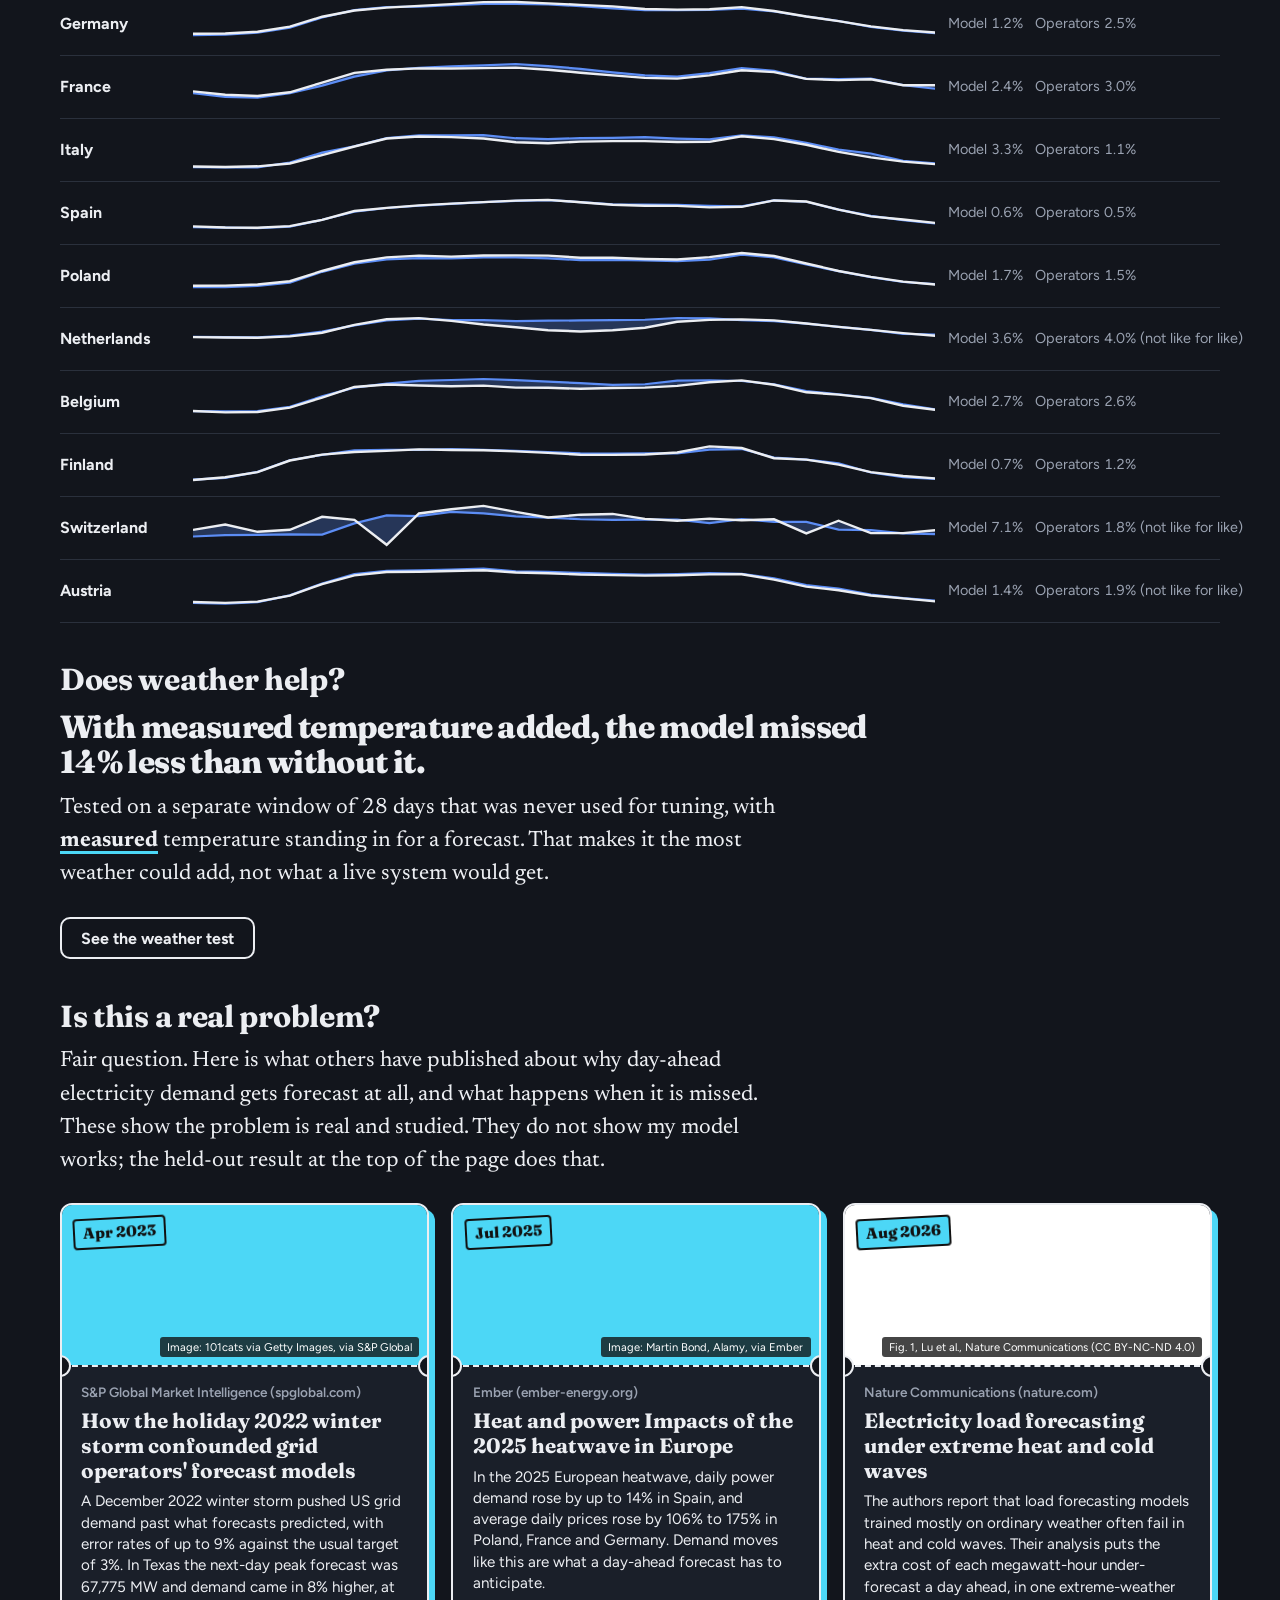
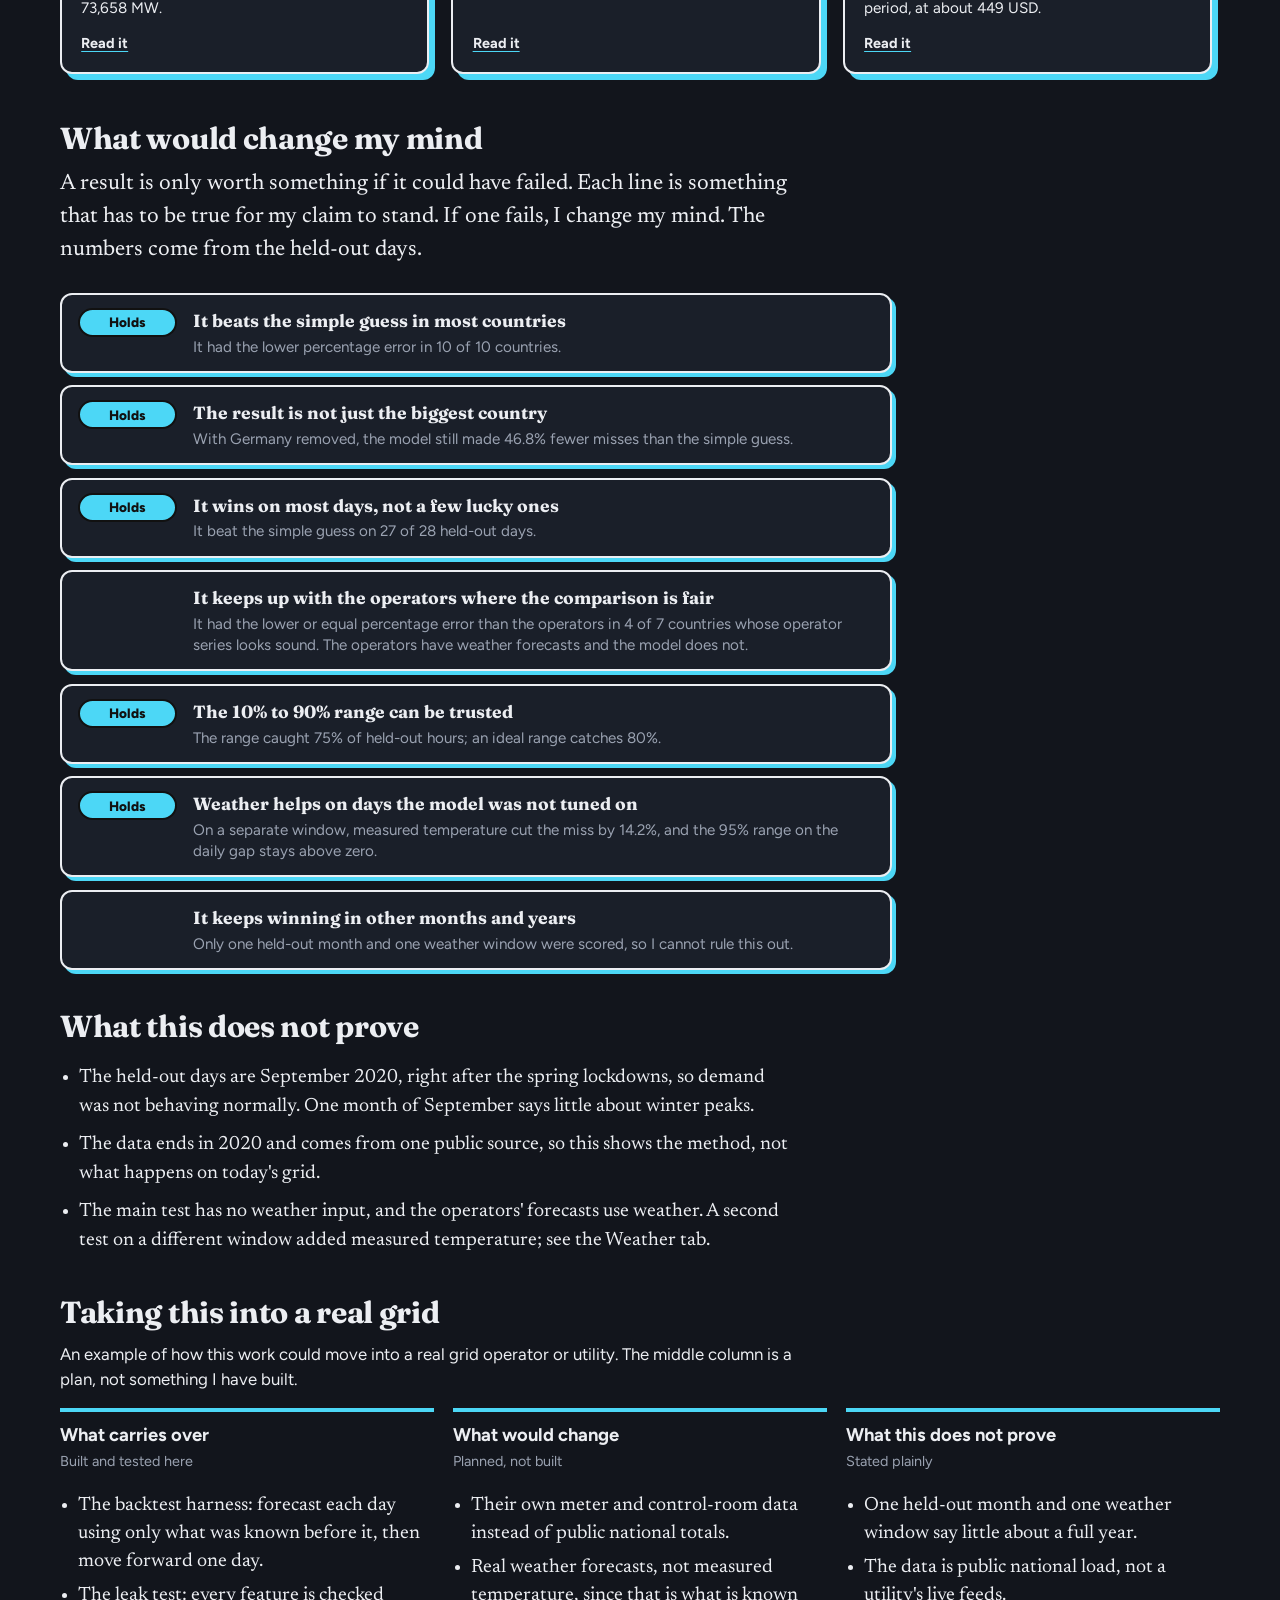
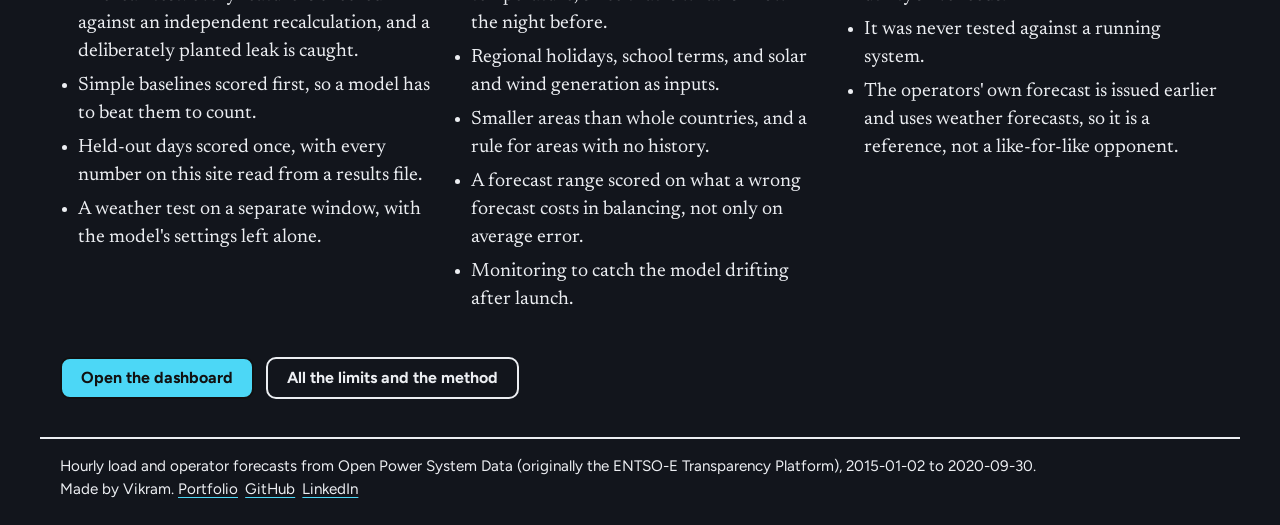
==== commit a0f57d8b: "Add site data, electricity preview assets, deploy URL" ====
--- a/site/elec.html
+++ b/site/elec.html
@@ -8,7 +8,12 @@
 <meta property="og:type" content="website">
 <meta property="og:title" content="Can you predict how much electricity Europe will use tomorrow?">
 <meta property="og:description" content="Day-ahead electricity demand for 10 European countries, tested on days the model never saw, next to the grid operators' own forecast.">
-<link rel="icon" href="assets/favicon.png">
+<meta property="og:site_name" content="Forecast harness">
+<meta property="og:image" content="https://forecast-harness.vercel.app/assets/og-elec.png">
+<meta property="og:url" content="https://forecast-harness.vercel.app/elec.html">
+<meta name="twitter:card" content="summary_large_image">
+<meta name="theme-color" content="#0B1220">
+<link rel="icon" href="assets/favicon-elec.png">
 <link rel="stylesheet" href="assets/style.css">
 </head>
 <body>
